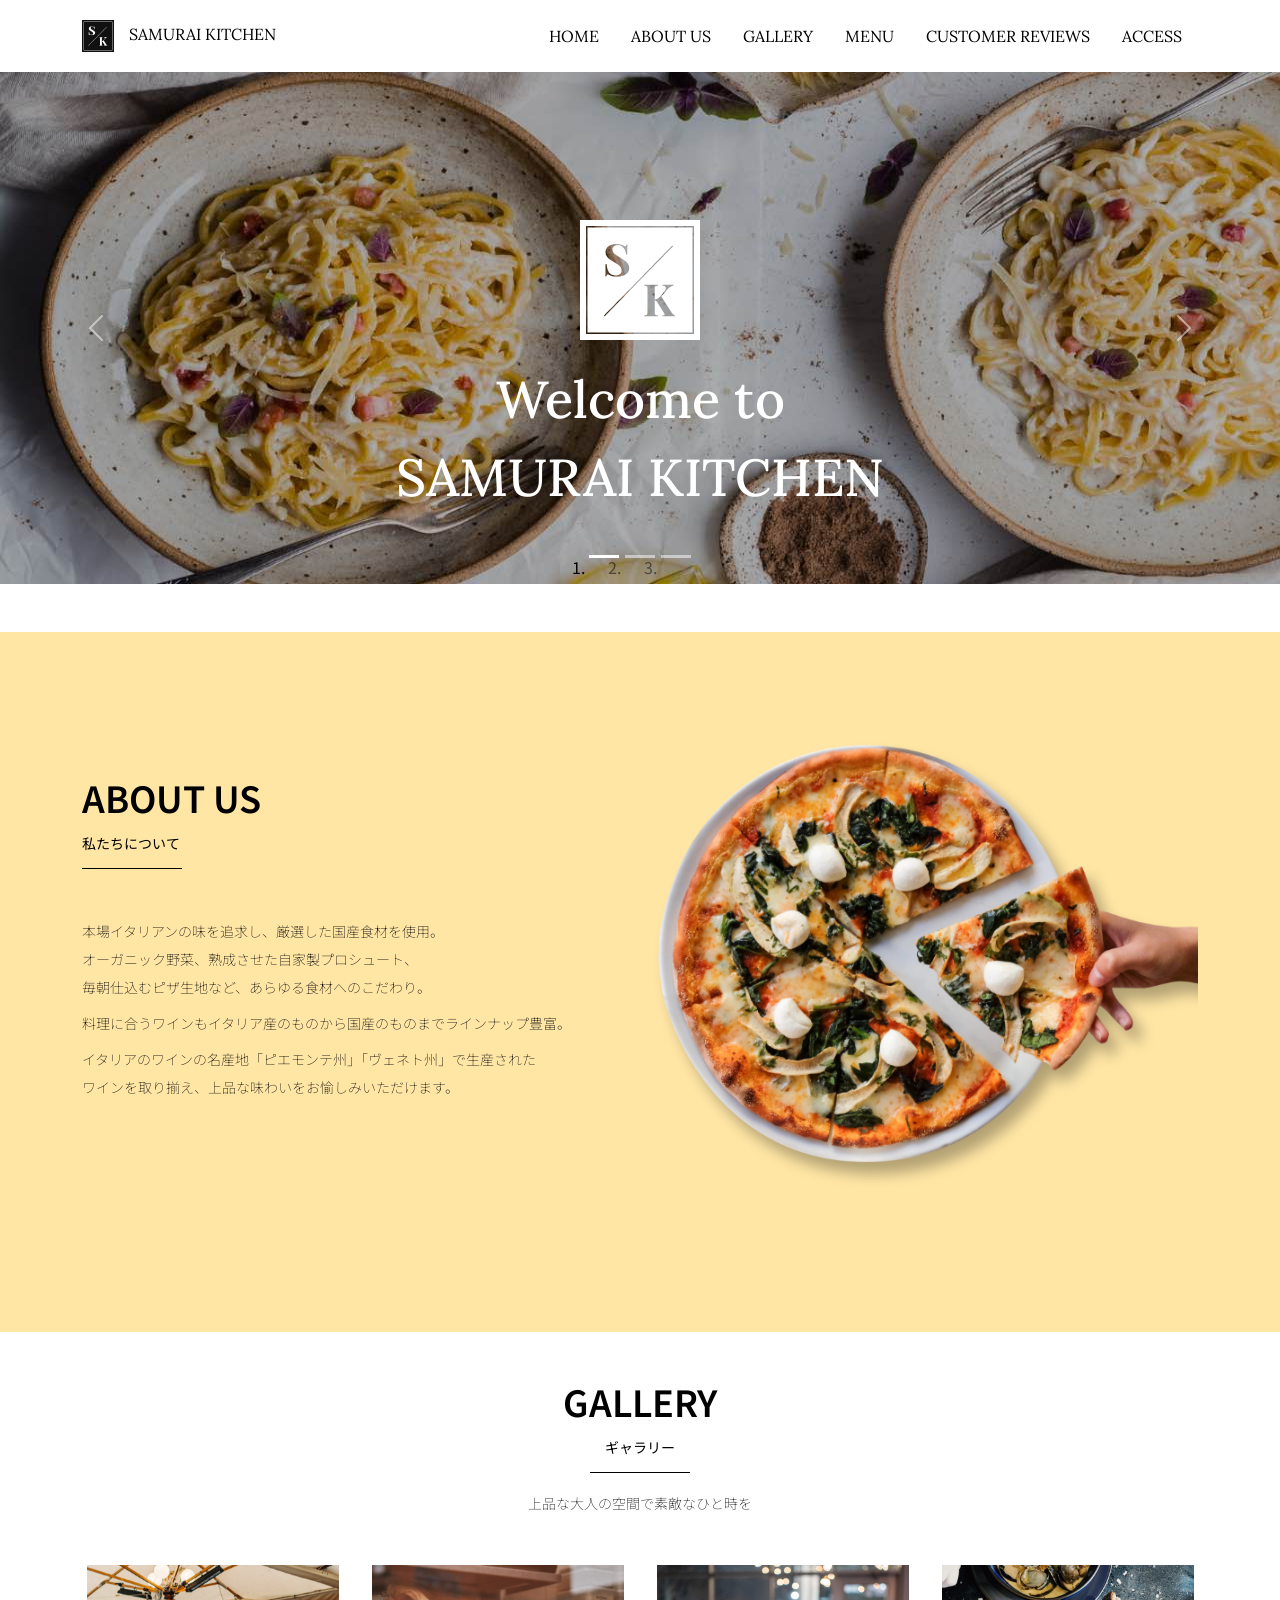
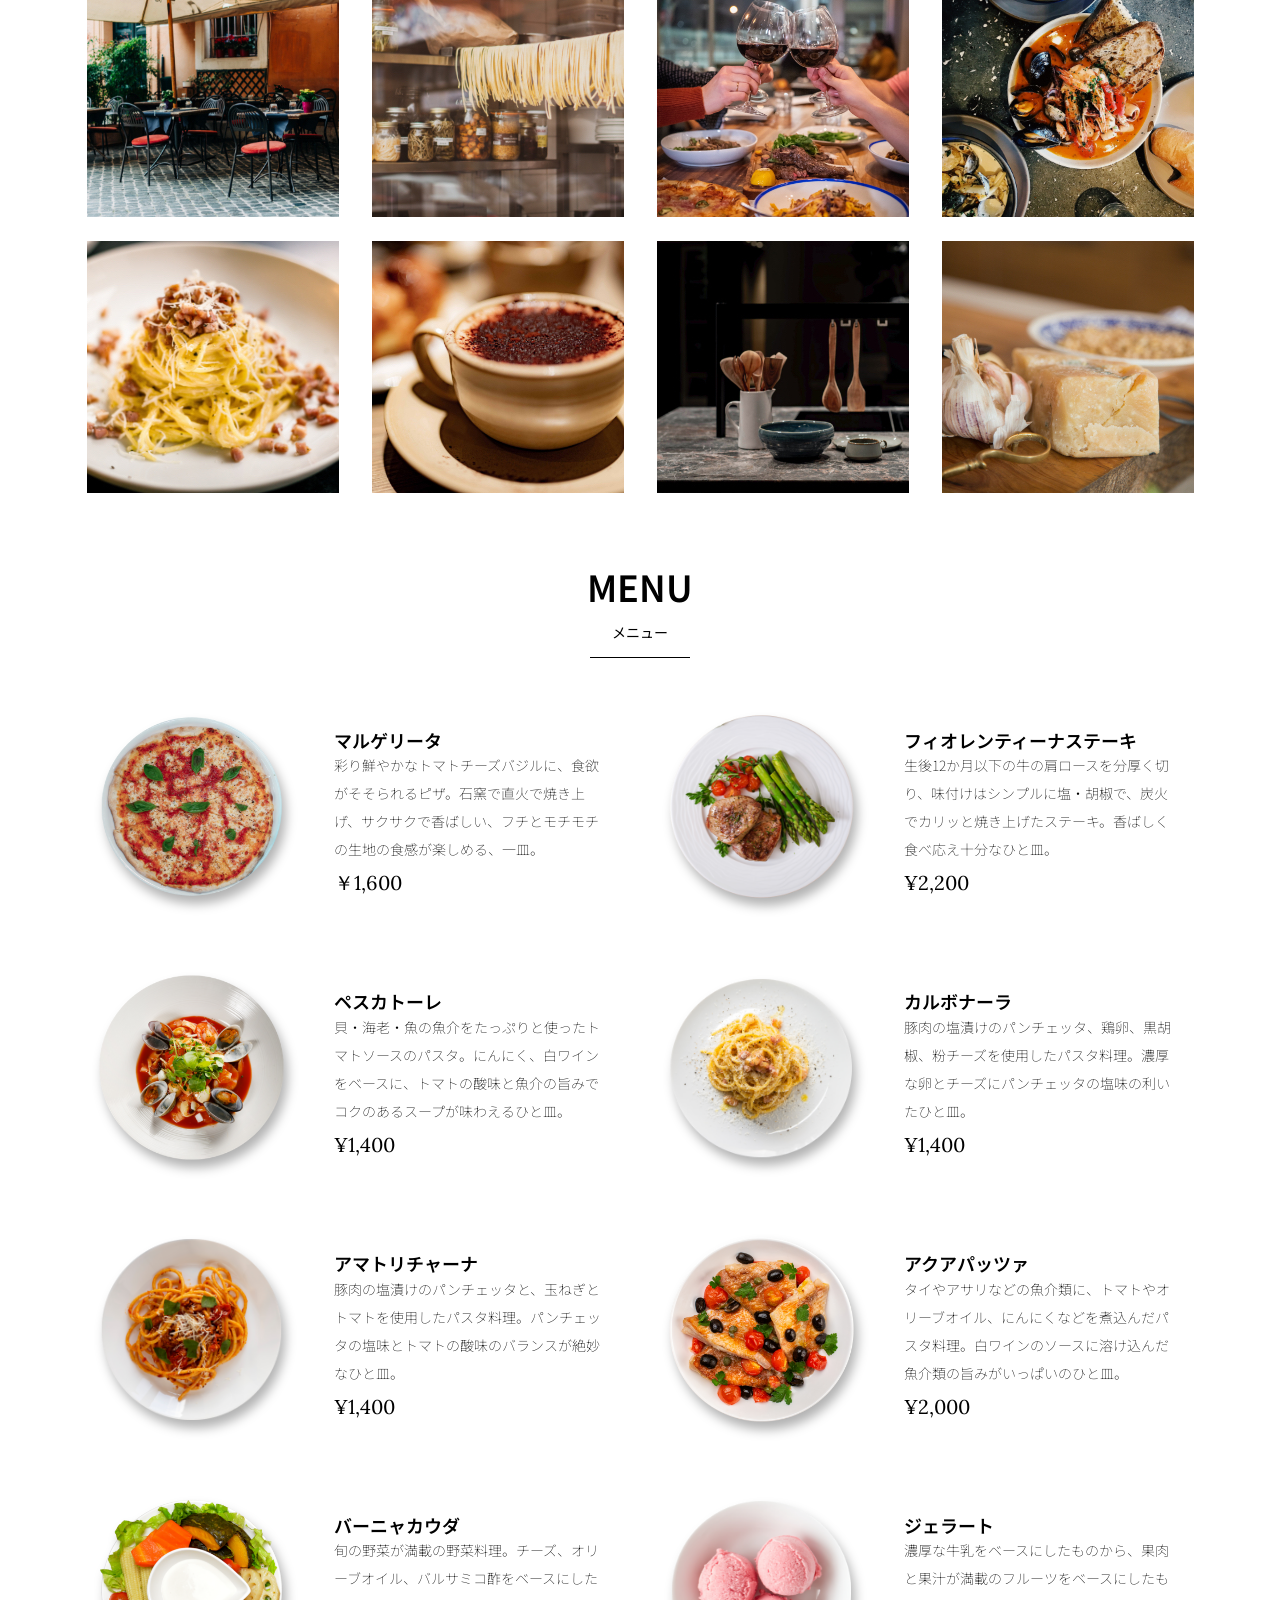
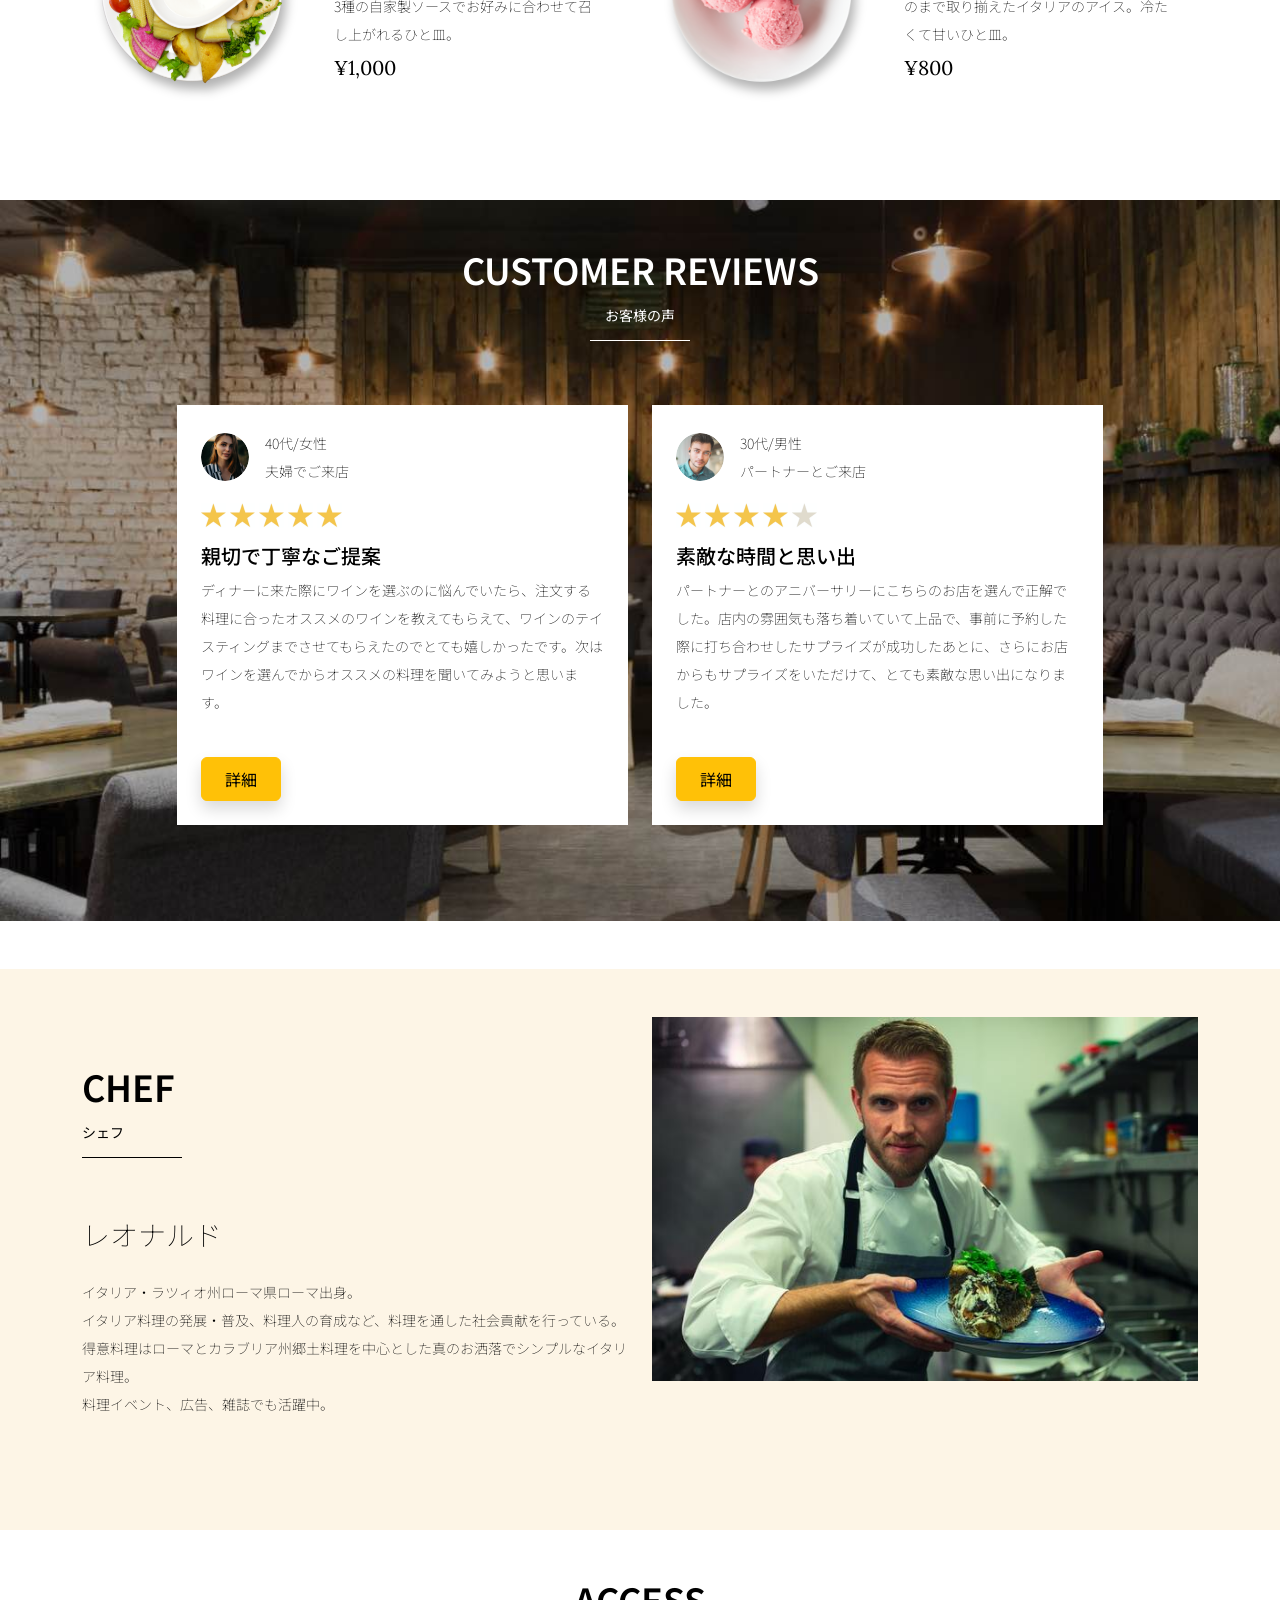
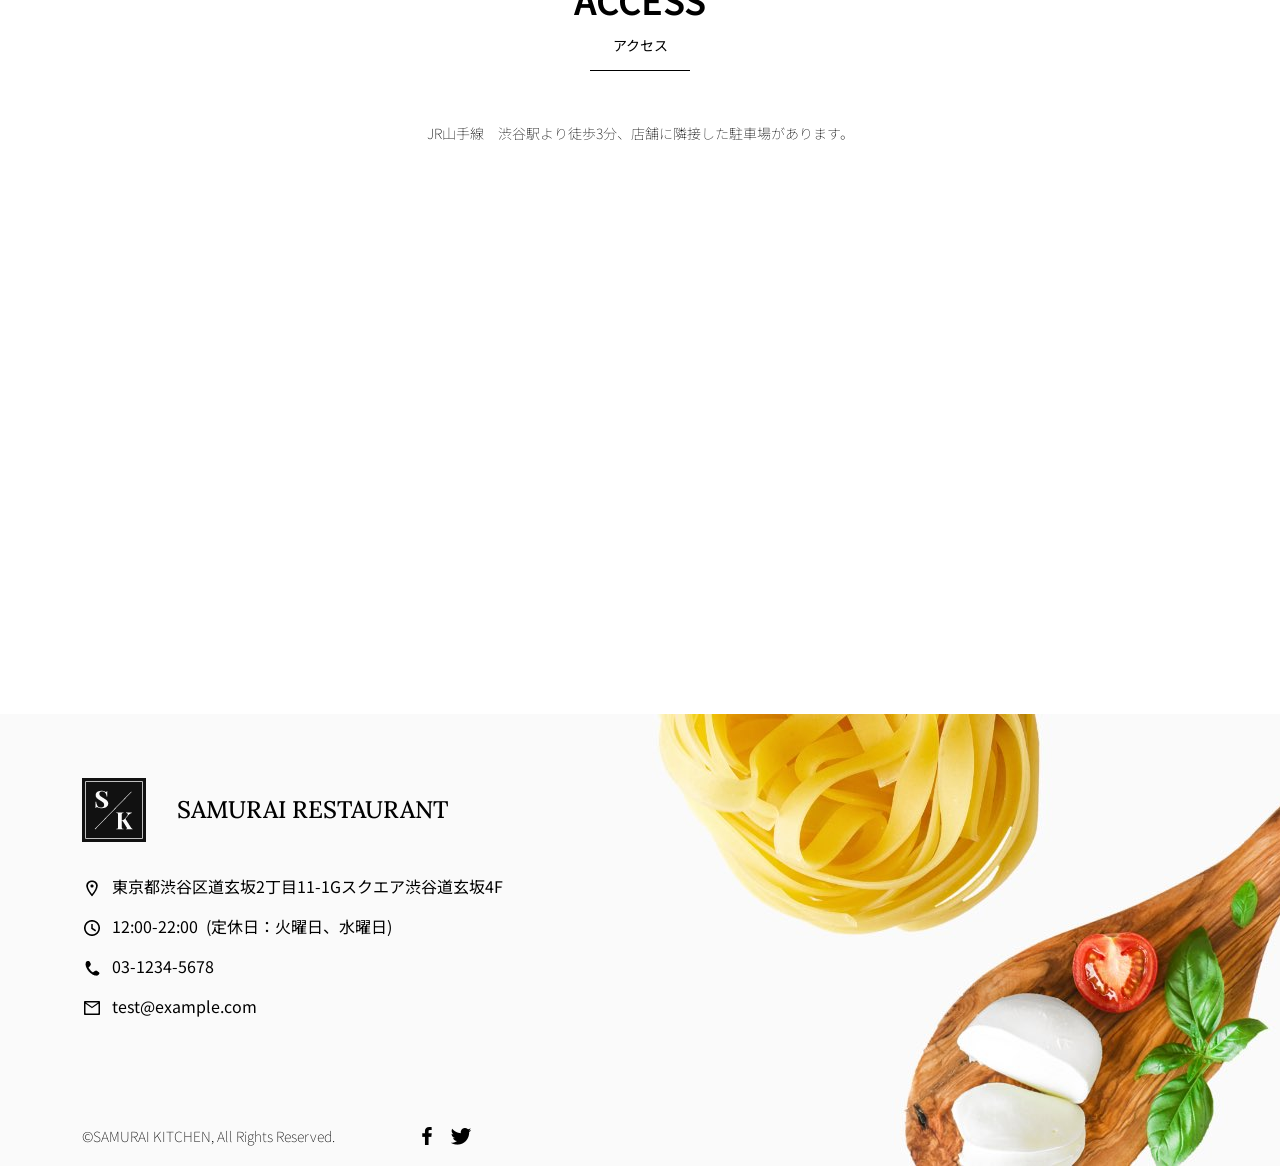
==== kadai_015/index.html @ 3a8fc95d "kadai_15を作成 kadai_15を追加" ====
<!doctype html>
<html lang="ja">

<head>
  <meta charset="utf-8">
   <!-- マルチデバイス対応 -->
 <meta name="viewport" content="width=device-width, initial-scale=1">
  <meta name="description" content="">
  <meta name="author" content="SAMURAI ENGINEER">
  <title>SAMURAI XD_HTML教材</title>
  <!-- ************************************************ bootstrap.min.cssの読み込み -->
  <link href="https://cdn.jsdelivr.net/npm/bootstrap@5.0.0-beta1/dist/css/bootstrap.min.css" rel="stylesheet"
    integrity="sha384-giJF6kkoqNQ00vy+HMDP7azOuL0xtbfIcaT9wjKHr8RbDVddVHyTfAAsrekwKmP1" crossorigin="anonymous">
  
    <!-- ************************************************ bootstrap.bundle.min.jsの読み込み -->
  <script src="https://cdn.jsdelivr.net/npm/bootstrap@5.0.0-beta1/dist/js/bootstrap.bundle.min.js"
    integrity="sha384-ygbV9kiqUc6oa4msXn9868pTtWMgiQaeYH7/t7LECLbyPA2x65Kgf80OJFdroafW" crossorigin="anonymous" defer>
  </script>

  <!-- ************************************************ Google Font読み込み -->
  <link rel="preconnect" href="https://fonts.gstatic.com">
  <link href="https://fonts.googleapis.com/css2?family=Lora&display=swap" rel="stylesheet">
  <link href="https://fonts.googleapis.com/css2?family=Noto+Sans+JP:wght@300&display=swap" rel="stylesheet">
  <!-- ************************************************ Font Awesome -->
  <link rel="stylesheet" href="https://use.fontawesome.com/releases/v5.1.0/css/all.css"
    integrity="sha384-lKuwvrZot6UHsBSfcMvOkWwlCMgc0TaWr+30HWe3a4ltaBwTZhyTEggF5tJv8tbt" crossorigin="anonymous">
  <!-- ************************************************今回作成する styles.cssの読み込み -->
  <link href="stylesheet/style.css" rel="stylesheet">
  <!-- ************************************************  -->
</head>

<body>
  <main>
    <!-- ************************************************ ナビゲーションバー開始 -->
    <nav class="navbar navbar-expand-lg">
      <div class="container">
        <a class="navbar-brand my_navbar_brand">
          <img class="img-fluid navbar_brand_logo" src="img/site_logo.png" alt="サイトアイコン"><span>SAMURAI KITCHEN</span>
       </a>
       <div class="navbar-toggler hamburger_menu" data-bs-toggle="collapse" data-bs-target="#navbarNav"
          aria-controls="navbarNav" aria-expanded="false" aria-label="Toggle navigation">
          <input type="checkbox" id="hamburger_btn_check">
          <label for="hamburger_btn_check" class="hamburger_btn">
            <img class="btn_open" src="img/button_open.png" alt="ナビゲーションバーのボタン">
            <img class="btn_close" src="img/button_close.png" alt="ナビゲーションバーのボタン">
         </label>
       </div>
       <div class="collapse navbar-collapse justify-content-end" id="navbarNav">
          <ul class="navbar-nav">
            <li class="nav-item px-2">
              <a class="nav-link my_nav_link my-2" aria-current="page" href="#">HOME</a>
            </li>

            <li class="nav-item px-2">
              <a class="nav-link my_nav_link my-2" href="#about">ABOUT US</a>
            </li>

            <li class="nav-item px-2">
              <a class="nav-link my_nav_link my-2" href="#gallery">GALLERY</a>
            </li>

            <li class="nav-item px-2">
              <a class="nav-link my_nav_link my-2" href="#menu">MENU</a>
            </li>

            <li class="nav-item px-2">
              <a class="nav-link my_nav_link my-2" href="#review">CUSTOMER REVIEWS</a>
            </li>

            <li class="nav-item px-2">
              <a class="nav-link my_nav_link my-2" href="#access">ACCESS</a>
            </li>

          </ul>
        </div>
      </div>
    </nav>
    <!-- ************************************************ ナビゲーションバー終了 -->

    <!-- ************************************************ カルーセル開始 -->
    <!-- idのmyCarouselはインジケーター部分のdata-bs-targetと紐付く必要がある。mb-5で下方向に余白追加。 -->
    <div id="myCarousel" class="carousel slide mb-5" data-bs-ride="carousel">

      <!-- インジケーター部分 -->
      <ol class="carousel-indicators">
        <!-- この箇所と前述のidは紐付いている。data-bs-slide-toの番号がカルーセルの順番。 -->
        <li data-bs-target="#myCarousel" data-bs-slide-to="0" class="active"></li>
        <li data-bs-target="#myCarousel" data-bs-slide-to="1"></li>
        <li data-bs-target="#myCarousel" data-bs-slide-to="2"></li>
      </ol>

      <!-- carousel-inner：カルーセルのキャプションと背景画像の部分。現在は1枚目だけ表示。 -->
      <div class="carousel-inner">
        <div class="carousel-item active">
          <img src="img/slider-1.jpg" alt="SAMURAI KITCHEN-1">
          <div class="carousel-caption">
            <!-- 独自クラスで位置とフォントを変更 -->
            <h1 class="my_carousel_caption">
              Welcome to<br>
              SAMURAI KITCHEN
            </h1>
          </div>
        </div>

        <!-- カルーセル2枚目 -->
        <div class="carousel-item">
          <img src="img/slider-2.jpg" alt="サンプル画像">
          <div class="carousel-caption">
            <h1 class="my_carousel_caption">
              The fabulous combination of&nbsp;wine&nbsp;and&nbsp;food
            </h1>
          </div>
        </div>
        <!-- カルーセル３枚目 -->
        <div class="carousel-item">
          <img src="img/slider-3.jpg" alt="サンプル画像">
          <div class="carousel-caption">
            <h1 class="my_carousel_caption">Get the Italian taste<br>
              at the SAMURAI&nbsp;KITCHEN
            </h1>
          </div>
        </div>

      </div>
      <!-- コントロールボタン 左側 -->
      <a class="carousel-control-prev" href="#myCarousel" role="button" data-bs-slide="prev">
        <span class="carousel-control-prev-icon" aria-hidden="true"></span>
        <span class="visually-hidden">Previous</span>
      </a>

      <!-- コントロールボタン 右側 -->
      <a class="carousel-control-next" href="#myCarousel" role="button" data-bs-slide="next">
        <span class="carousel-control-next-icon" aria-hidden="true"></span>
        <span class="visually-hidden">Next</span>
      </a>
    </div>
    <!-- ************************************************ カルーセル終了 -->

    <!-- ************************************************ アバウトセクション開始 -->
    <section class="about_us_bg" id="about">
    <div class="container py-5 mb-5">
    <div class="row">

    <!--コンテンツの中央揃え。上下方向にパディング（サイズ5）。下方向にマージン（サイズ5）。 -->
    <div class="container py-5 mb-5">

      <!-- rowクラス（行） -->
      <div class="row">

        <!-- 左側カラム（6/12分割） -->
        <div class="col-lg-6 text-left">

          <!-- 上下方向にパディング（サイズ5） -->
          <div class="py-5">

            <!-- 下方向にマージン（サイズ5） -->
            <h2 class="section_title about mb-5">
              ABOUT US
            </h2>
            <!-- 下方向にマージン（サイズ2） -->
            <p class="mb-2">
              本場イタリアンの味を追求し、厳選した国産食材を使用。<br>
              オーガニック野菜、熟成させた自家製プロシュート、<br>
              毎朝仕込むピザ生地など、あらゆる食材へのこだわり。<br>
            </p>

            <!-- 下方向にマージン（サイズ2） -->
            <p class="mb-2">
              料理に合うワインもイタリア産のものから国産のものまでラインナップ豊富。<br>
            </p>

            <!-- 下方向にマージン（サイズ2） -->
            <p class="mb-2">
              イタリアのワインの名産地「ピエモンテ州」「ヴェネト州」で生産された<br>
              ワインを取り揃え、上品な味わいをお愉しみいただけます。<br>
            </p>
          </div>
        </div>

        <!-- 右側カラム（6/12分割） -->
        <div class="col-lg-6">

          <!-- 画像を配置 -->
          <img src="img/img-about-us.png" class="img-fluid" alt="pizza">
        </div>
      </div>
    </div>

    </section>
    <!-- ************************************************ アバウトセクション終了 -->
    
    <!-- ************************************************ ギャラリーセクション開始 -->
    <section id="gallery">
      <div class="container mb-5">
        <h2 class="mb-3 section_title gallery text-center">GALLERY</h2>
        <p class="text-center mb-5">
          上品な大人の空間で素敵なひと時を
        </p>

        <div class="row">
          <div class="col-6 col-lg-3 mb-4 d-flex justify-content-center">
            <img class="img-fluid" src="img/gallery-1.jpg" alt="サンプル画像">
          </div>

          <div class="col-6 col-lg-3 mb-4 d-flex justify-content-center">
            <img class="img-fluid" src="img/gallery-2.jpg" alt="サンプル画像">
          </div>

          <div class="col-6 col-lg-3 mb-4 d-flex justify-content-center">
            <img class="img-fluid" src="img/gallery-3.jpg" alt="サンプル画像">
          </div>

          <div class="col-6 col-6 col-lg-3 mb-4 d-flex justify-content-center">
            <img class="img-fluid" src="img/gallery-4.jpg" alt="サンプル画像">
          </div>

          <div class="col-6 col-lg-3 mb-4 d-flex justify-content-center">
            <img class="img-fluid" src="img/gallery-5.jpg" alt="サンプル画像">
          </div>

          <div class="col-6 col-lg-3 mb-4 d-flex justify-content-center">
            <img class="img-fluid" src="img/gallery-6.jpg" alt="サンプル画像">
          </div>

          <div class="col-6 col-lg-3 mb-4 d-flex justify-content-center">
            <img class="img-fluid" src="img/gallery-7.jpg" alt="サンプル画像">
          </div>

          <div class="col-6 col-lg-3 mb-4 d-flex justify-content-center">
            <img class="img-fluid" src="img/gallery-8.jpg" alt="サンプル画像">
          </div>

        </div>
      </div>
    </section>
    <!-- ************************************************ ギャラリーセクション終了 -->

    <!-- ************************************************ メニューセクション -->
    <section id="menu">
      <!-- タイトル文字部分のコンテナ -->
      <div class="container">
        <div class="row">
          <div class="col-lg-12">

            <!-- タイトル文字 -->
            <!-- タイトル中央揃え、マージンを下方向へ5　-->
            <h2 class="section_title menu text-center mb-5">MENU</h2>
          </div>
        </div>
      </div>

      <!-- メニュー部分のコンテナ -->
      <!-- 下方向にマージン5 -->
      <div class="container mb-5">
        <div class="row">

          <!-- 左側メニュー -->
          <div class="col-12 col-lg-6">

            <!-- さらに子要素を5:7で分割 -->
            <!-- カラム間のパディングをなくす。下方向にマージン4 -->
            <div class="row g-0 mb-4">
              <!-- 画像中央揃え -->
              <div class="col-12 col-lg-5 text-center">

                <!-- 左側メニュー画像部分 -->
                <!-- 画像がカラムをはみ出ないようにする -->
                <img src="img/margherita.png" class="img-fluid" alt="マルゲリータ">
              </div>

              <!-- 右側テキスト部分 -->
              <!-- 全体的にパディング4 -->
              <div class="col-12 col-lg-7 p-4">
                <!-- 下方向のマージン0 文字を小さくするmenu_title独自クラスを追加 -->
                <h4 class="mb-0 menu_title">マルゲリータ</h4>
                <!-- 縦方向の中央揃え -->
                <p class="my-auto">彩り鮮やかなトマトチーズバジルに、食欲がそそられるピザ。石窯で直火で焼き上げ、サクサクで香ばしい、フチとモチモチの生地の食感が楽しめる、一皿。</p>
                <!-- フォントを変更する独自クラスを追加 -->
                <p class="menu_price">￥1,600</p>
              </div>
            </div>
          </div>

          <!-- 右側部分メニュー。上記と同じ内容なのでコメント省略 -->
          <div class="col-12 col-lg-6">
            <div class="row g-0 mb-4">
              <div class="col-12 col-lg-5 text-center">
                <img src="img/steak.png" class="img-fluid" alt="フィオレンティーナステーキ">
              </div>
              <div class="col-12 col-lg-7 p-4">
                <h4 class="mb-0 menu_title">フィオレンティーナステーキ</h4>
                <p class="my-auto">生後12か月以下の牛の肩ロースを分厚く切り、味付けはシンプルに塩・胡椒で、炭火でカリッと焼き上げたステーキ。香ばしく食べ応え十分なひと皿。</p>
                <p class="menu_price">¥2,200</p>
              </div>
            </div>
          </div>
          <!-- 以降、メニューの数だけ同じコード繰り返し記載 -->

          <!-- 左側メニュー2段目 -->
          <div class="col-12 col-lg-6">
            <div class="row g-0 mb-4">
              <div class="col-12 col-lg-5 text-center">
                <img src="img/pescatore.png" class="img-fluid" alt="ペスカトーレ">
              </div>
              <div class="col-12 col-lg-7 p-4">
                <h4 class="mb-0 menu_title">ペスカトーレ</h4>
                <p class="my-auto">貝・海老・魚の魚介をたっぷりと使ったトマトソースのパスタ。にんにく、白ワインをベースに、トマトの酸味と魚介の旨みでコクのあるスープが味わえるひと皿。</p>
                <p class="menu_price">¥1,400</p>
              </div>
            </div>
          </div>

          <!-- 右側メニュー2段目 -->
          <div class="col-12 col-lg-6">
            <div class="row g-0 mb-4">
              <div class="col-12 col-lg-5 text-center">
                <img src="img/carbonara.png" class="img-fluid" alt="カルボナーラ">
              </div>
              <div class="col-12 col-lg-7 p-4">
                <h4 class="mb-0 menu_title">カルボナーラ</h4>
                <p class="my-auto">豚肉の塩漬けのパンチェッタ、鶏卵、黒胡椒、粉チーズを使用したパスタ料理。濃厚な卵とチーズにパンチェッタの塩味の利いたひと皿。</p>
                <p class="menu_price">¥1,400</p>
              </div>
            </div>
          </div>

          <!-- 左側メニュー3段目 -->
          <div class="col-12 col-lg-6">
            <div class="row g-0 mb-4">
              <div class="col-12 col-lg-5 text-center">
                <img src="img/amatriciana.png" class="img-fluid" alt="アマトリチャーナ">
              </div>
              <div class="col-12 col-lg-7 p-4">
                <h4 class="mb-0 menu_title">アマトリチャーナ</h4>
                <p class="my-auto">豚肉の塩漬けのパンチェッタと、玉ねぎとトマトを使用したパスタ料理。パンチェッタの塩味とトマトの酸味のバランスが絶妙なひと皿。</p>
                <p class="menu_price">¥1,400</p>
              </div>
            </div>
          </div>

          <!-- 右側メニュー3段目 -->
          <div class="col-12 col-lg-6">
            <div class="row g-0 mb-4">
              <div class="col-12 col-lg-5 text-center">
                <img src="img/acqua-pazza.png" class="img-fluid" alt="アクアパッツァ">
              </div>
              <div class="col-12 col-lg-7 p-4">
                <h4 class="mb-0 menu_title">アクアパッツァ</h4>
                <p class="my-auto">タイやアサリなどの魚介類に、トマトやオリーブオイル、にんにくなどを煮込んだパスタ料理。白ワインのソースに溶け込んだ魚介類の旨みがいっぱいのひと皿。</p>
                <p class="menu_price">¥2,000</p>
              </div>
            </div>
          </div>

          <!-- 左側メニュー4段目 -->
          <div class="col-12 col-lg-6">
            <div class="row g-0 mb-4">
              <div class="col-12 col-lg-5 text-center">
                <img src="img/bagna-cauda.png" class="img-fluid" alt="バーニャカウダ">
              </div>
              <div class="col-12 col-lg-7 p-4">
                <h4 class="mb-0 menu_title">バーニャカウダ</h4>
                <p class="my-auto">旬の野菜が満載の野菜料理。チーズ、オリーブオイル、バルサミコ酢をベースにした3種の自家製ソースでお好みに合わせて召し上がれるひと皿。</p>
                <p class="menu_price">¥1,000</p>
              </div>
            </div>
          </div>

          <!-- 右側メニュー4段目 -->
          <div class="col-12 col-lg-6">
            <div class="row g-0 mb-4">
              <div class="col-12 col-lg-5 text-center">
                <img src="img/gelato.png" class="img-fluid" alt="ジェラート">
              </div>
              <div class="col-12 col-lg-7 p-4">
                <h4 class="mb-0 menu_title">ジェラート</h4>
                <p class="my-auto">濃厚な牛乳をベースにしたものから、果肉と果汁が満載のフルーツをベースにしたものまで取り揃えたイタリアのアイス。冷たくて甘いひと皿。</p>
                <p class="menu_price">¥800</p>
              </div>
            </div>
          </div>

          <!-- 以下の閉じタグ3つは必要 -->
        </div>
      </div>
    </section>
    <!-- ************************************************ メニューセクション終了 -->

    <!-- ************************************************ レビューセクション開始 -->
    <section id="review">

      <!-- review_wrapper で背景画像を設定します -->
      <div class="review_wrapper">

        <!-- container部分 -->
        <div class="container py-5 mb-5">

          <!-- 中央揃えでタイトルを表示 -->
          <div class="text-center mb-5">
            <h2 class="section_title review text-center text-white">CUSTOMER REVIEWS</h2>
          </div>

          <!-- row部分：左右のカラムを中央揃え -->
          <div class="row pb-5 justify-content-center">

            <!-- 左側カラム -->
            <div class="col-12 col-lg-5 mt-3">

              <!-- 背景を白色に設定 -->
              <!-- h_420 クラスで白枠の高さを修正します -->
              <div class="bg-white h_420">

                <!-- 内側にパディング4 -->
                <div class="p-4">

                  <!-- 顔写真と年齢などのテキストはd-flexで横並びにする　中央揃え -->
                  <div class="d-flex align-items-center">
                    <!-- お客様の画像を配置 -->
                    <!-- reviewer_img クラスで画像サイズを変更します -->
                    <img src="img/customer-woman.png" class="reviewer_img" alt="サンプル画像">

                    <div>
                      <!-- お客様情報のテキスト -->
                      <p class="my-0">40代/女性</p>
                      <p class="my-0">夫婦でご来店</p>
                    </div>
                  </div>

                  <div class="my-3">
                    <!-- 星の画像を表示 -->
                    <!-- star_img クラスで画像サイズを変更 -->
                    <img src="img/star-point.png" class="star_img" alt="star">
                    <img src="img/star-point.png" class="star_img" alt="star">
                    <img src="img/star-point.png" class="star_img" alt="star">
                    <img src="img/star-point.png" class="star_img" alt="star">
                    <img src="img/star-point.png" class="star_img" alt="star">
                  </div>

                  <!-- レビュータイトル -->
                  <h5>親切で丁寧なご提案</h5>
                  <!-- レビュー内容 -->
                  <p>
                    ディナーに来た際にワインを選ぶのに悩んでいたら、注文する料理に合ったオススメのワインを教えてもらえて、ワインのテイスティングまでさせてもらえたのでとても嬉しかったです。次はワインを選んでからオススメの料理を聞いてみようと思います。
                  </p>

                  <!-- 黄色のボタンを配置 -->
                  <button type="button" class="btn btn-warning shadow fix_bottom">詳細</button>
                </div>
              </div>
            </div>

            <!-- 右側カラム：左側カラムと内容が同じなので説明は省略 -->
            <div class="col-12 col-lg-5 mt-3">
              <div class="bg-white h_420">
                <div class="p-4">
                  <div class="d-flex align-items-center">
                    <img src="img/customer-man.png" class="reviewer_img" alt="サンプル画像">
                    <div>
                      <p class="my-0">30代/男性</p>
                      <p class="my-0">パートナーとご来店</p>
                    </div>
                  </div>
                  <div class="my-3">
                    <img src="img/star-point.png" class="star_img" alt="star">
                    <img src="img/star-point.png" class="star_img" alt="star">
                    <img src="img/star-point.png" class="star_img" alt="star">
                    <img src="img/star-point.png" class="star_img" alt="star">
                    <img src="img/star-no-point.png" class="star_img" alt="no-star">
                  </div>
                  <h5>素敵な時間と思い出</h5>
                  <p>
                    パートナーとのアニバーサリーにこちらのお店を選んで正解でした。店内の雰囲気も落ち着いていて上品で、事前に予約した際に打ち合わせしたサプライズが成功したあとに、さらにお店からもサプライズをいただけて、とても素敵な思い出になりました。
                  </p>
                  <button type="button" class="btn btn-warning shadow fix_bottom">詳細</button>
                </div>
              </div>
            </div>
          </div>
        </div>
      </div>
    </section>
    <!-- ************************************************ レビューセクション終了 -->

    <!-- ************************************************ シェフセクション開始 -->
    <section class="chef_bg" id="chef">
      <div class="container py-5 mb-5">
        <div class="row">
          <div class="col-lg-6 text-left">
            <div class="py-5">
              <h2 class="section_title chef mb-5">
                CHEF
              </h2>
              <p class="fs-3">
                レオナルド
              </p>
              <p>
                イタリア・ラツィオ州ローマ県ローマ出身。<br>
                イタリア料理の発展・普及、料理人の育成など、料理を通した社会貢献を行っている。<br>
                得意料理はローマとカラブリア州郷土料理を中心とした真のお洒落でシンプルなイタリア料理。<br>
                料理イベント、広告、雑誌でも活躍中。
              </p>
            </div>
          </div>
          <div class="col-lg-6">
            <img src="img/chef.jpg" class="img-fluid" alt="シェフ">
          </div>
        </div>
      </div>
    </section>
    <!-- ************************************************ シェフセクション終了 -->

    <!-- ************************************************ アクセスセクション開始 -->
    <section id="access">
      <div class="container">

        <div class="row">
          <div class="col-lg-12 text-center mb-5">
            <h2 class="section_title text-center access mb-5">ACCESS</h2>
            <p>JR山手線　渋谷駅より徒歩3分、店舗に隣接した駐車場があります。</p>
          </div>
        </div>
      </div>

      <div class="container mb-5 px-2">
        <!-- この部分にマップを配置 -->
        <iframe 
          src="https://www.google.com/maps/embed?pb=!1m18!1m12!1m3!1d3241.2806743466235!2d139.7469080120881!3d35.6700903724765!2m3!1f0!2f0!3f0!3m2!1i1024!2i768!4f13.1!3m3!1m2!1s0x60188b602972bb83%3A0xa6b553df33a5bd04!2zU0FNVVJBSSBFTkdJTkVFUiDkvo3jgqjjg7Pjgrjjg4vjgqI!5e0!3m2!1sja!2sjp!4v1763717038485!5m2!1sja!2sjp" 
          class="w-100" style="height: 50vh;" loading="lazy">
        </iframe>
      </div>
    </section>
    <!-- ************************************************ アクセスセクション終了 -->


    <!-- ************************************************ フッター開始 -->
    <footer id="footer">
      <div class="container">
        <div class="row">

          <!-- 2カラムに分けたレイアウトの左側カラム -->
          <!-- 親要素にposition-relativeを設定 -->
          <div class="col-12 col-lg-6 position-relative">

            <!-- 左側カラムのレイアウトをさらに分けるためにrowを使用 -->
            <div class="row pt-5">

              <!-- 画面をさらに2:10に分割 -->
              <!-- ここは2:10の2の部分 -->
              <div class="col-lg-2 text-center my-3">

                <!-- サイトロゴ -->
                <!-- footer_brand_logoの独自クラスを追加 -->
                <img class="img-fluid footer_brand_logo" src="img/site_logo.png" alt="サンプル画像">
              </div>

              <!-- ここは2:10の10の部分 -->
              <div class="col-lg-10 align-self-center my-3">
                <!-- タイトル文字 -->
                <!-- footer_textの独自クラスを追加してフォント等を変更 -->
                <h2 class="m-0 footer_text">SAMURAI RESTAURANT</h2>
              </div>
            </div>

            <!-- 営業時間などのテキストを追加 -->
            <!-- 独自クラスrestaurant_infoを追加 -->
            <div class="restaurant_info py-3">
              <div class="d-flex mb-3">
                <img src="img/icon-Marker.png" alt="marker">
                <p class="p-0 m-0">東京都渋谷区道玄坂2丁目11-1Gスクエア渋谷道玄坂4F</p>
              </div>
              <div class="d-flex mb-3">
                <img src="img/icon-Clock.png" alt="clock">
                <p class="p-0 m-0">12:00-22:00&nbsp;&nbsp;(定休日：火曜日、水曜日)</p>
              </div>
              <div class="d-flex mb-3">
                <img src="img/icon-Phone.png" alt="phone">
                <p class="p-0 m-0">03-1234-5678</p>
              </div>
              <div class="d-flex mb-3">
                <img src="img/icon-Mail.png" alt="mail">
                <p class="p-0 m-0">test@example.com</p>
              </div>
            </div>

            <!-- コピーライトを追加 -->
            <!-- copy_rightクラスでabsoluteを設定。align-items-centerで上下中央揃え。 -->
            <div class="copy_right align-items-center">
              <p>
                ©SAMURAI KITCHEN, All Rights Reserved.
              </p>

              <!-- SNSアイコンを表示 -->
              <!-- SNSアイコンに独自クラスsns_imgを追加 -->
              <img src="img/icon-facebook.png" class="sns_img" alt="facebook">
              <img src="img/icon-twitter.png" class="sns_img" alt="twitter">
            </div>
          </div>

          <!-- 2カラムに分けたレイアウトの右側カラム -->
          <div class="col-12 col-lg-6 d-none d-lg-block">
            <!-- 背景画像を表示 -->
            <img src="img/background-footer.jpg" alt="背景画像">
          </div>
        </div>
      </div>
    </footer>
    <!-- ************************************************ フッター終了 -->
  </main>
</body>

</html>
---- kadai_015/stylesheet/style.css ----
/* ----------------------------------------------- 共通 */
html,
body {
  overflow-x: hidden;
}

body {
  color: #000000;
  font-family: 'Noto Sans JP', sans-serif;
  padding-bottom: 0;

}

p {
  line-height: 2.0em;
  font-weight: 100;
  font-style: normal;
  font-size: 14px;

}

.section_title {
  /* フォントサイズ36px */
  font-size: 36px;
 
  /* フォントの太さ600 標準は400です */
  font-weight: 600;
}

/* section_titleに擬似要素を追加 */
.section_title::after {
 
  /* 疑似要素はデフォルトでインライン要素のためブロック要素に変更 */
  display: block;
 
  /* サブタイトル文字の大きさや余白を設定 */
  font-size: 14px;
  font-weight: 400;
  padding: 16px 0 16px;
 
  /* 下線の幅を100pに設定 */
  width: 100px;
 
  /* 下線を直線・1px・黒色に設定 */
  border-bottom: solid 1px #000000;
}


/* ----------------------------------------------- ナビゲーションバー */
.navbar_brand_logo {

  /* サイズを32pxの正方形へ変更 */
  width: 32px;
  height: 32px;

  /* imgはインライン要素なのでインラインブロックに設定 */
  display: inline-block;

  /* "SAMURAI KITCHEN" 文字との空白を15pxに設定 */
  margin-right: 15px;

}

/* カンマで区切ると複数のクラスに適用可能 */
.my_navbar_brand,
.my_nav_link {

  /* フォントサイズを16pxに設定 */
  font-size: 16px;

  /* フォントをserif体に設定 */
  font-family: 'Lora', serif;

  /* フォント色を黒色に設定 */
  color: #000000 !important;

}

/* Bootstrapのボタンに初期設定されている周囲のborder（枠線）を消す */
.navbar-toggler {
  padding: 0 !important;
  border: none;
}

/* ハンバーガーボタンがチェック状態である（押されている）とき、閉じるボタン（×）を表示する */
#hamburger_btn_check:checked~.hamburger_btn .btn_close {
  display: block;
}

/* ハンバーガーボタンがチェック状態である（押されている）とき、ハンバーガーボタンを表示しない */
#hamburger_btn_check:checked~.hamburger_btn .btn_open {
  display: none;
}

/* 最初に表示した時は、閉じるボタン（×）は表示しない */
.btn_close {
  display: none;
}

/* ハンバーガーボタンが押されているかを判断するためのチェックボックスは隠す */
#hamburger_btn_check {
  display: none;
}

/* ----------------------------------------------- カールセル */
.my_carousel_caption {
  
  /* フォントサイズ52px */
  font-size: 52px;

  /* 上下に余白追加 */
  padding-top: 1.25rem;
  padding-bottom: 1.25rem;

  /* フォント色は白色 */
  color: #fff;

  /* テキスト中央揃え */
  text-align: center;
  font-family: 'Lora', serif;
  line-height: 1.5em;
}

/* 疑似要素でアイコンを配置。前に配置しています */
.my_carousel_caption::before {
  content: url(../img/logoSymbol_White.png);
  display: block;
}

/* スマートフォン画面幅（画面幅が最大375pxまで）の場合、以下のスタイルを適用。 */
@media screen and (max-width:375px) {
  .my_carousel_caption {

    /* フォントサイズを27pxにする */
    font-size: 27px;
  }
}

/* carousel-itemの高さを32remに指定 */
.carousel-item {
  height: 32rem;
}

/*carousel-item直下の子要素imgタグに設定 */
.carousel-item>img {

  /* 絶対位置を指定 */
  position: absolute;
  top: 0;
  left: 0;
  min-width: 100%;

  /* 高さはcarousel-itemに揃える */
  height: 32rem;
}

/* ----------------------------------------------- アバウト */
/* aboutクラスのあとに"私たちについて"の文字を追加  */
.about::after {
  content: "私たちについて";
}

.about_us_bg {
  background-color: #FFE6A5;
}

/* ----------------------------------------------- ギャラリー */
.gallery::after {
  content: "ギャラリー";
  margin: 0 auto 0;
}

/* ----------------------------------------------- メニュー */
.menu::after {
  content: "メニュー";
  margin: 0 auto 0;
}

.menu_title {
  font-size: 18px;
  font-weight: 600;
  font-style: normal;
}

.menu_price {
  font-size: 20px;
  font-weight: 400;
  font-family: 'Lora', serif;
}

/* ----------------------------------------------- レビュー */
/* 背景画像を設定 */
.review_wrapper {
  background-image: url(../img/background-reviews.jpg);
  background-repeat: no-repeat;
  background-size: cover;
}

/* サブタイトルを擬似要素で表示 */
.review::after {
  content: "お客様の声";
  margin: 0 auto 0;
  border-bottom: solid 1px #FFFFFF;
}

/* 白い背景色の高さを固定 */
.h_420 {
  height: 420px;
  position: relative;
}

/* レビューの画像を修正 */
.reviewer_img {
  /* サイズを48px  */
  width: 48px;
  height: 48px;

  /* 円形にします */
  border-radius: 50%;
  margin-right: 16px;
}

/* 星のアイコン画像です */
.star_img {
  /* サイズを25pxにします */
  width: 25px;
  height: 25px;
}

/* 詳細ボタンを下部に固定 */
.fix_bottom {
/* positionプロパティで絶対配置 */
  position: absolute;
/* ボタンのサイズ変更 */
  width: 80px;
  height: 44px;
/* 左から24px、下から24pxの位置に配置 */
  left: 24px;
  bottom: 24px;
}

/* ----------------------------------------------- シェフ */
.chef::after {
  content: "シェフ";
}

.chef_bg {
  background-color: #fdf5e6;
}

/* ----------------------------------------------- アクセス */
.access::after {
  content: "アクセス";
  margin: 0 auto 0;
}

/* ----------------------------------------------- フッター */
/* 背景色を画像の背景と同じ色に設定 */
#footer {
  background-color: #FAFAFA;
}

/* position:　absoluteで下からの距離で固定 */
.copy_right {
  font-size: 14px;

  /* 先祖要素のdivタグの左下の角を基準に絶対配置します */
  position: absolute;

  /* 下から1rem 左から12px */
  bottom: 1rem;
  left: 12px;
  display: flex;
}

/* copy_rightのクラスを適用したdivタグの子要素のpタグに適用される */
.copy_right>p {
  margin-right: 5rem;
  margin-bottom: 0;
}

/* copy_rightのクラスを適用したdivタグの子要素で、sns_imgクラスを適用しているimgタグに適用される */
.copy_right>img.sns_img {

  /* SNSアイコンのサイズ24px */
  height: 24px;
  width: 24px;

  /* 右方向へ余白10px */
  margin-right: 10px;
  margin-top: 0;
}

/* restaurant_info直下の子要素pタグ全てに適用される */
.restaurant_info p {
  font-weight: 400;
  line-height: 1.5;
  font-size: 16px;
}

/* restaurant_info直下の子要素imgタグ全てに適用される */
.restaurant_info img {
  width: 20px;
  height: 20px;
  margin-right: 10px;
  line-height: 1.5;
  margin-top: auto;
}

/* サイトアイコンを64pxに設定 */
.footer_brand_logo {
  width: 64px;
  height: 64px;
  display: inline-block;
  /* 右側余白15px */
  margin-right: 15px;
}

/* サイトタイトルのフォントをserif体（明朝体）に設定 */
.footer_text {
  font-size: 24px;
  font-family: 'Lora', serif;
}

/* スマートフォン画面幅（最大991pxまで）でスタイルを適用 */
@media screen and (max-width: 991px) {
  .footer_text,
  .copy_right {
    margin-top: 2rem;
    text-align: center;
    position: relative;
  }

  .copy_right>p,img {
    margin-right: 1rem;
    font-size: 14px;
    margin: 0;
    line-height: 35px;
  }
}
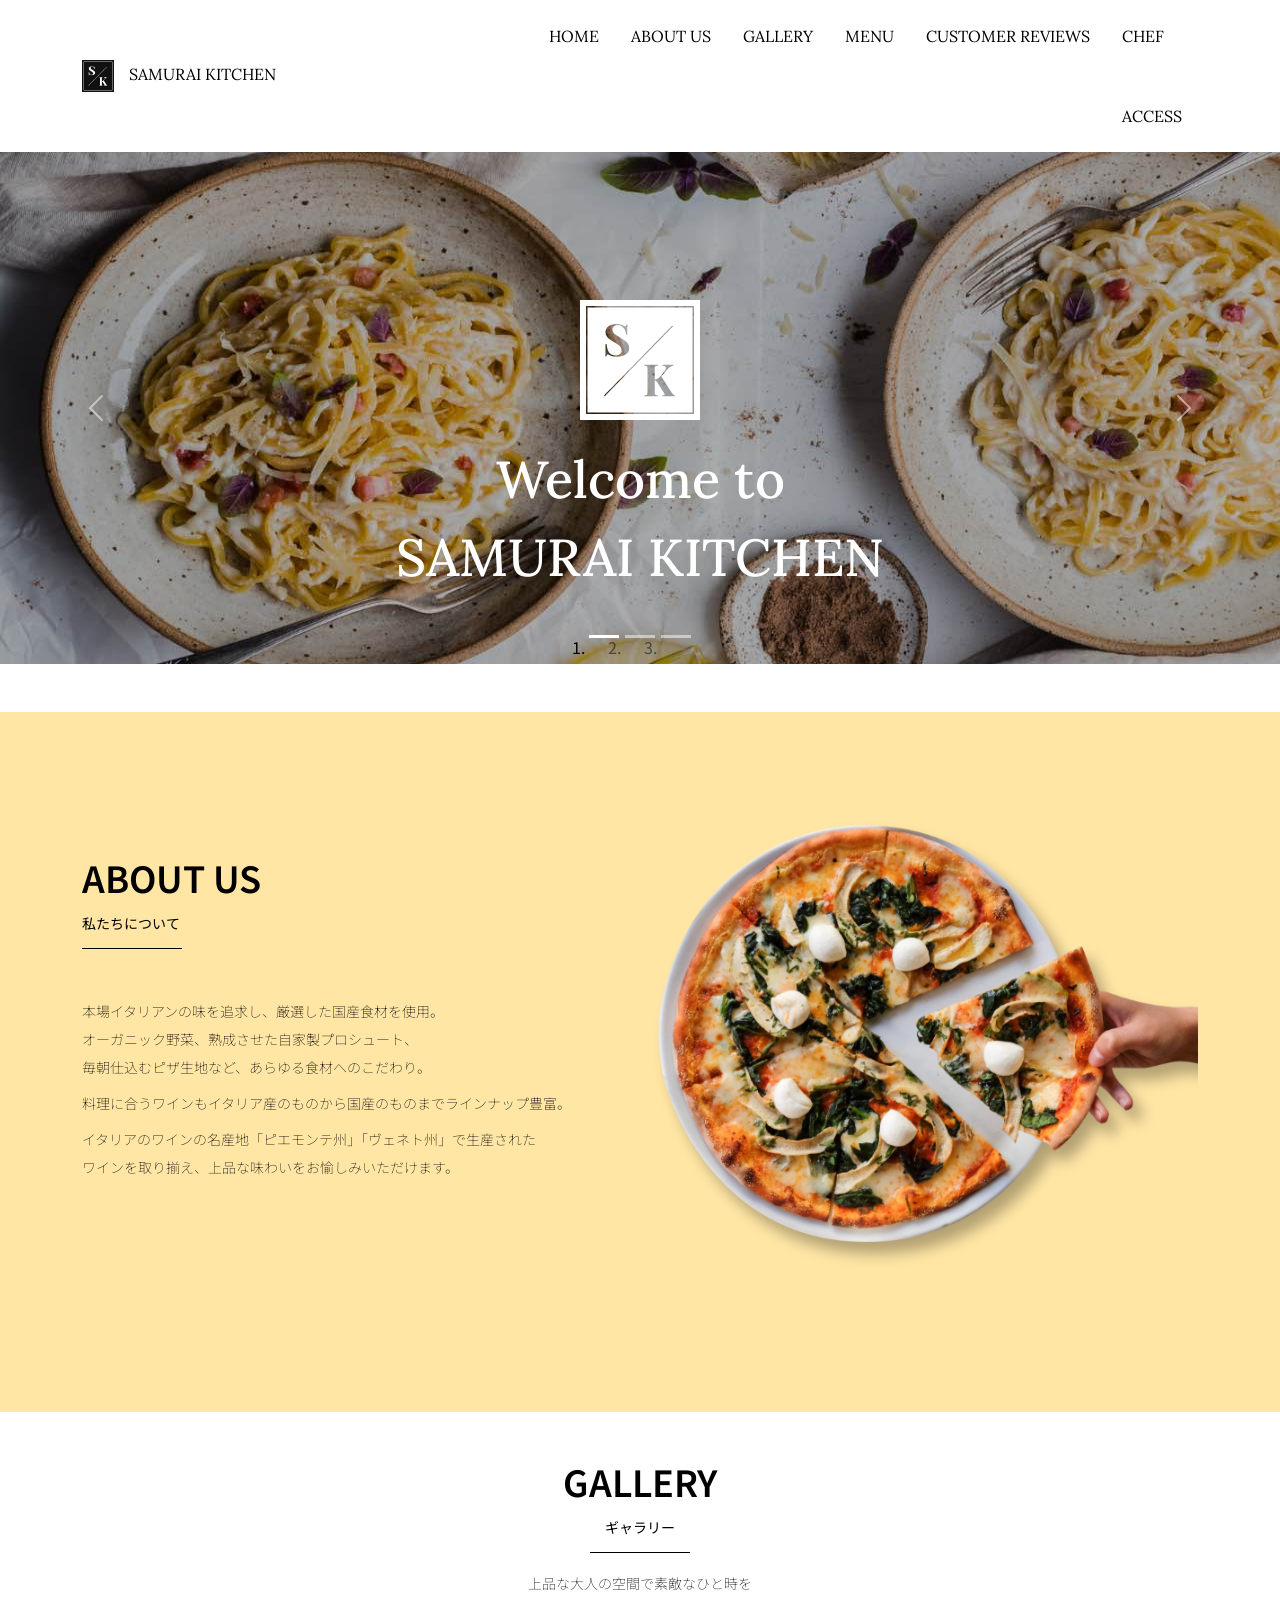
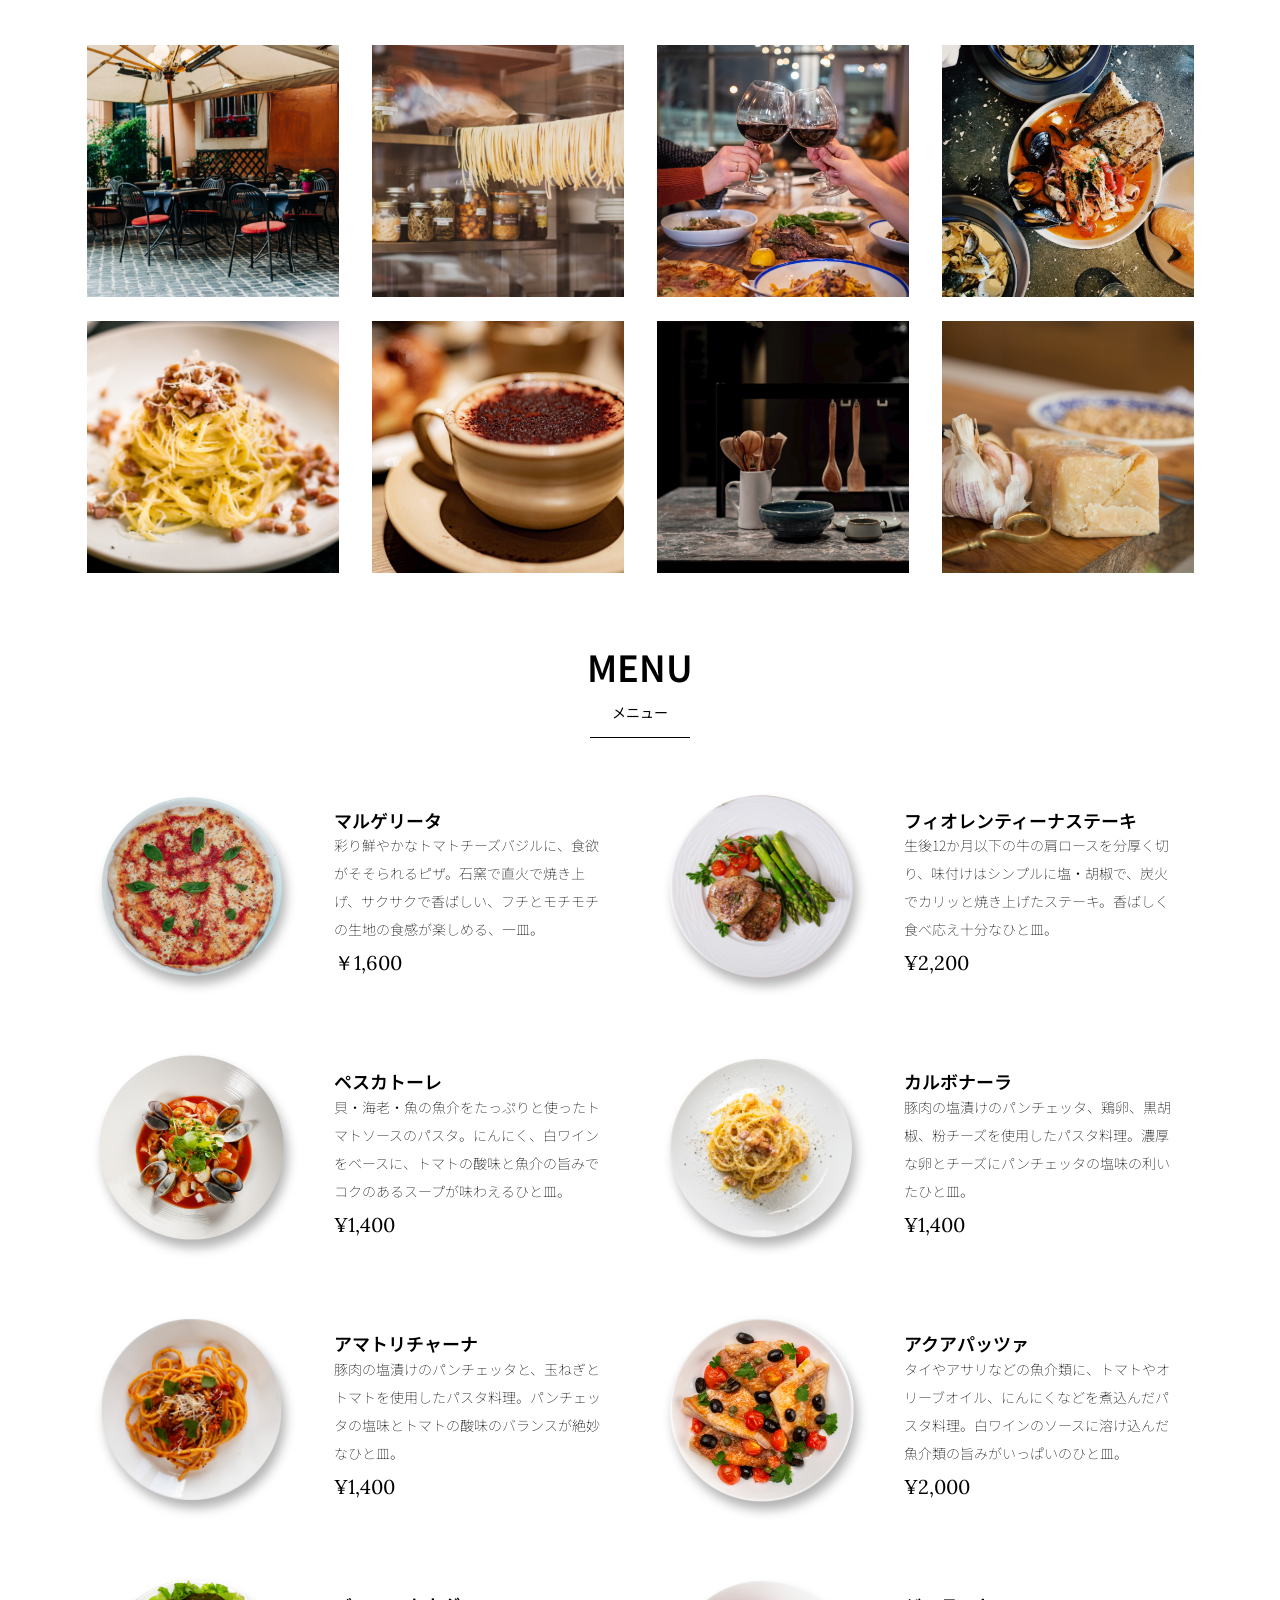
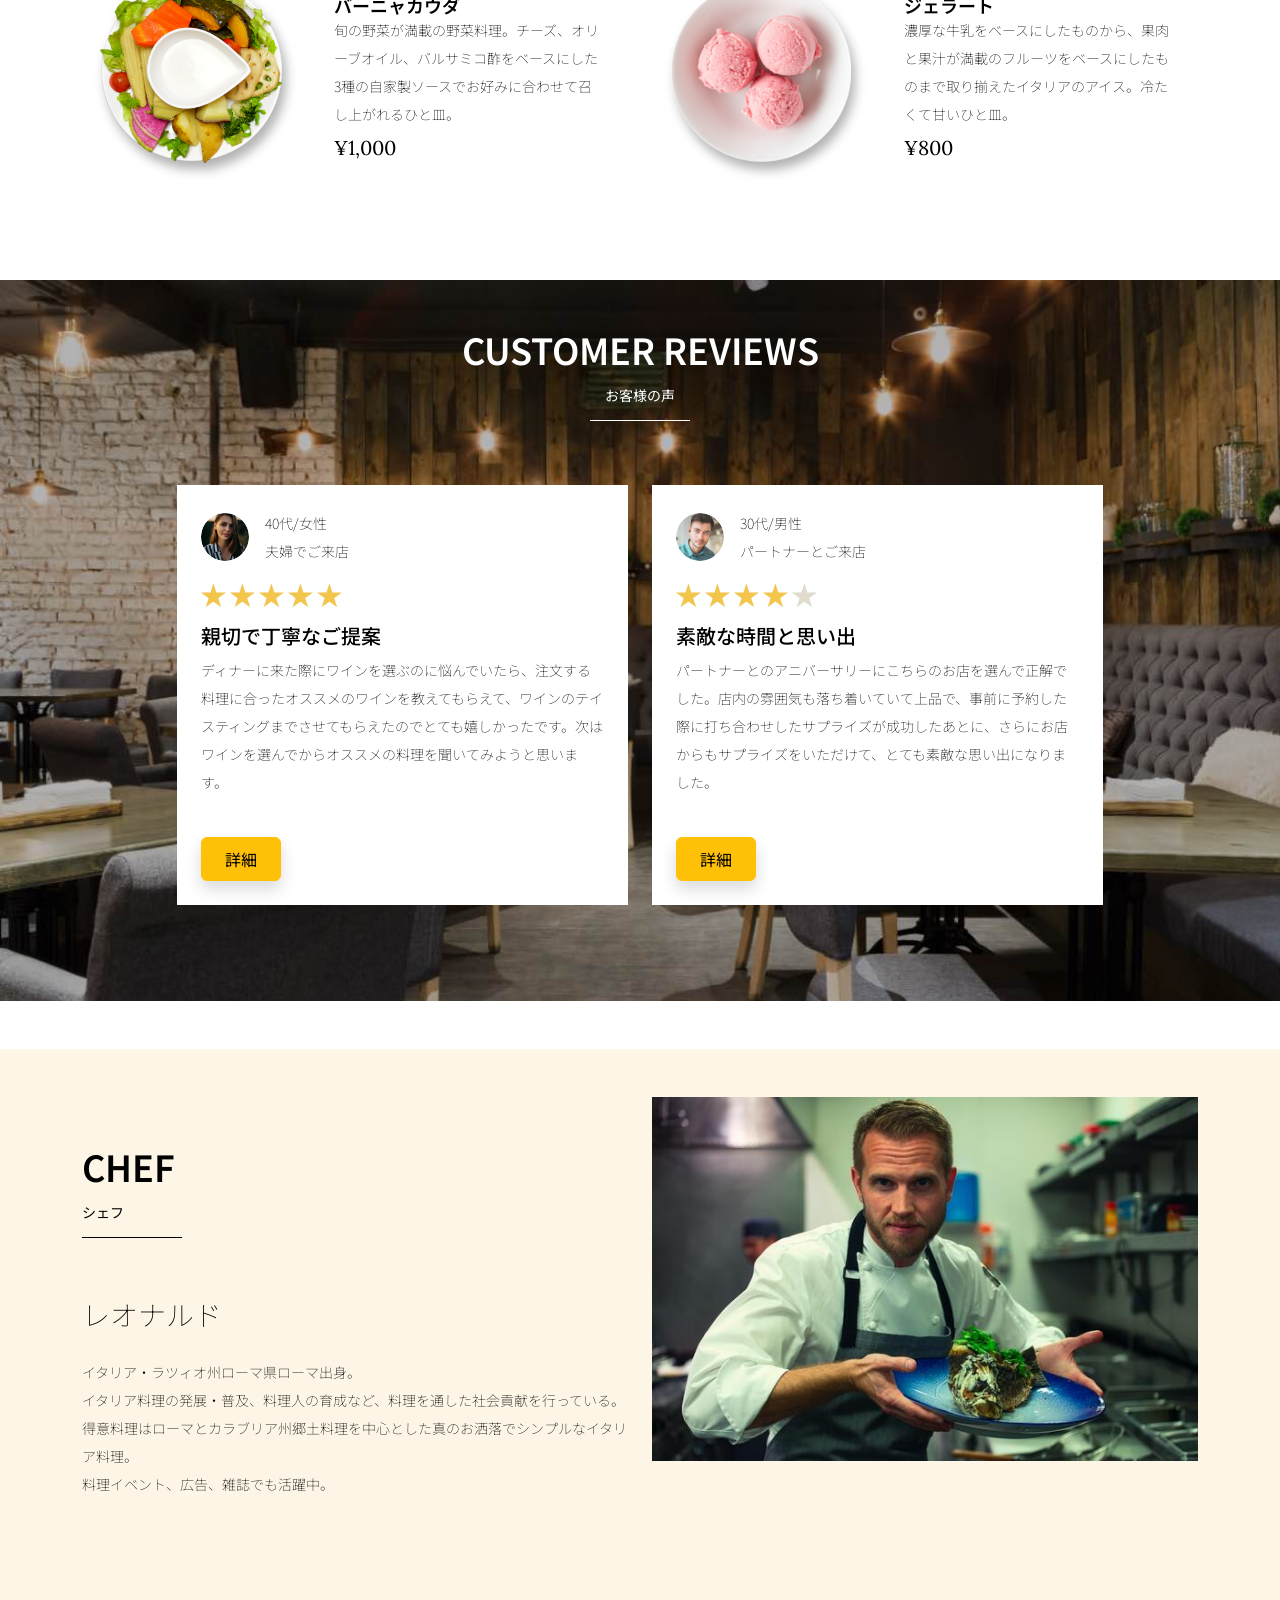
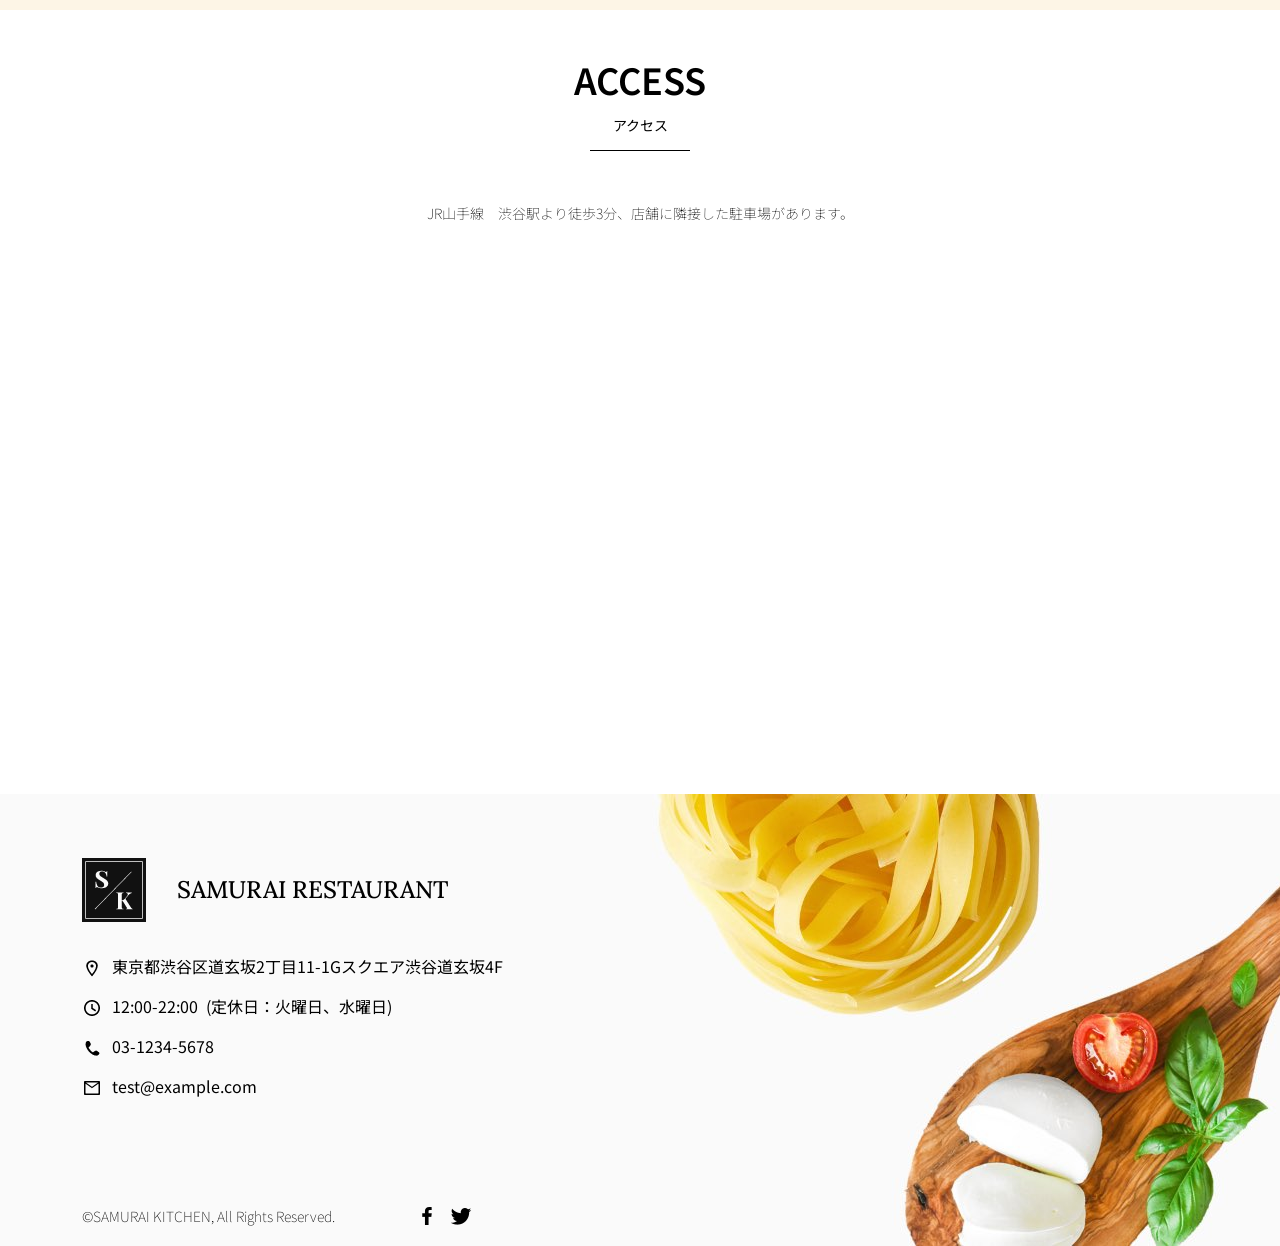
==== commit 8eee795a: "ヘッダーにCHEFへのリンクを追加" ====
--- a/kadai_015/index.html
+++ b/kadai_015/index.html
@@ -66,6 +66,10 @@
             <li class="nav-item px-2">
               <a class="nav-link my_nav_link my-2" href="#review">CUSTOMER REVIEWS</a>
             </li>
+            
+            <li class="nav-item px-2">
+              <a class="nav-link my_nav_link my-2" href="#chef">CHEF</a>
+          　</li＞
 
             <li class="nav-item px-2">
               <a class="nav-link my_nav_link my-2" href="#access">ACCESS</a>
